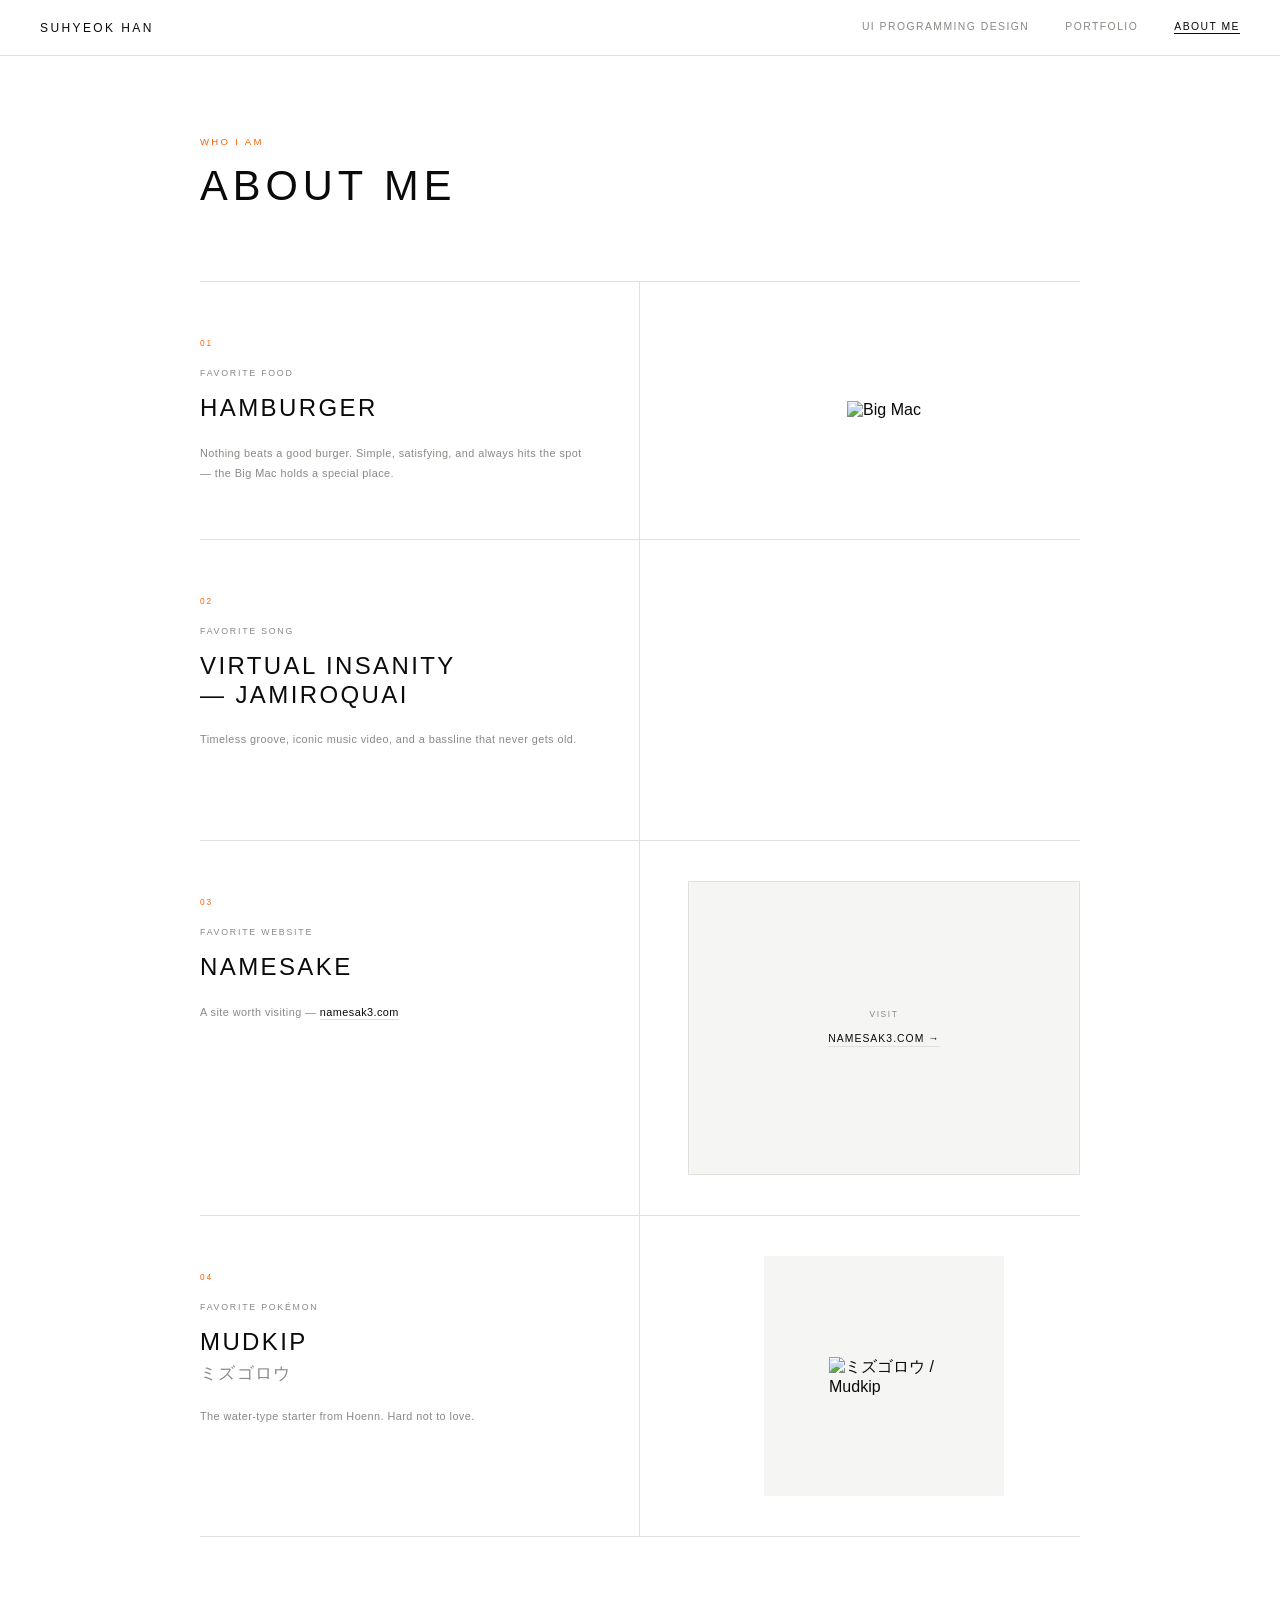
==== about.html @ 00cd0c37 "style change" ====
<!DOCTYPE html>
<html lang="en">
<head>
  <meta charset="UTF-8"/>
  <meta name="viewport" content="width=device-width, initial-scale=1.0"/>
  <title>About Me — Suhyeok Han</title>
  <link rel="stylesheet" href="style.css">
  <style>
    #page { max-width: 960px; }

    /* ── ITEMS ── */
    .about-list {
      border-top: 1px solid var(--border);
    }

    .about-row {
      display: grid;
      grid-template-columns: 1fr 1fr;
      border-bottom: 1px solid var(--border);
    }

    .about-text {
      padding: 56px 48px 56px 0;
      border-right: 1px solid var(--border);
    }

    .about-num {
      font-size: 0.52rem;
      letter-spacing: 0.24em;
      text-transform: uppercase;
      color: var(--accent);
      margin-bottom: 20px;
      display: block;
    }

    .about-category {
      font-size: 0.55rem;
      letter-spacing: 0.2em;
      text-transform: uppercase;
      color: var(--muted);
      margin-bottom: 16px;
    }

    .about-title {
      font-size: clamp(1rem, 2.5vw, 1.5rem);
      font-weight: 300;
      letter-spacing: 0.1em;
      text-transform: uppercase;
      margin-bottom: 20px;
      line-height: 1.2;
    }

    .about-body {
      font-size: 0.68rem;
      font-weight: 300;
      letter-spacing: 0.04em;
      color: var(--muted);
      line-height: 1.85;
    }

    .about-body a {
      color: var(--fg);
      border-bottom: 1px solid var(--border);
      padding-bottom: 1px;
      transition: border-color 0.2s;
    }
    .about-body a:hover { border-color: var(--fg); }

    .about-media {
      padding: 40px 0 40px 48px;
      display: flex;
      align-items: center;
      justify-content: center;
    }

    .about-media img {
      max-width: 100%;
      max-height: 360px;
      object-fit: contain;
      display: block;
    }

    .about-media .yt-wrap {
      width: 100%;
      aspect-ratio: 16/9;
    }
    .about-media .yt-wrap iframe {
      width: 100%; height: 100%; border: none; display: block;
    }

    .about-media .pokemon-wrap {
      background: #f5f5f3;
      width: 100%;
      aspect-ratio: 1/1;
      display: flex;
      align-items: center;
      justify-content: center;
      max-width: 240px;
    }
    .about-media .pokemon-wrap img {
      width: 110px;
      image-rendering: pixelated;
      filter: none;
    }

    .site-link-box {
      width: 100%;
      aspect-ratio: 4/3;
      background: #f5f5f3;
      display: flex;
      flex-direction: column;
      align-items: center;
      justify-content: center;
      gap: 14px;
      border: 1px solid var(--border);
      transition: background 0.2s;
    }
    .site-link-box:hover { background: #ebebea; }
    .site-link-box span {
      font-size: 0.52rem; letter-spacing: 0.2em;
      text-transform: uppercase; color: var(--muted);
    }
    .site-link-box .url {
      font-size: 0.65rem; letter-spacing: 0.1em;
      text-transform: uppercase; color: var(--fg);
      border-bottom: 1px solid var(--border); padding-bottom: 2px;
    }

    @media (max-width: 640px) {
      .about-row { grid-template-columns: 1fr; }
      .about-text { border-right: none; padding: 40px 0; }
      .about-media { padding: 0 0 40px; }
    }
  </style>
</head>
<body>

<header id="site-header">
  <h1>Suhyeok Han</h1>
  <nav>
    <a href="ui-programming-design.html">UI Programming Design</a>
    <a href="portfolio.html">Portfolio</a>
    <a href="about.html" class="active">About Me</a>
  </nav>
</header>

<div id="page">

  <p class="page-eyebrow">Who I am</p>
  <h2 class="page-title">About Me</h2>

  <div class="about-list">

    <!-- 01 Food -->
    <div class="about-row">
      <div class="about-text">
        <span class="about-num">01</span>
        <p class="about-category">Favorite Food</p>
        <h3 class="about-title">Hamburger</h3>
        <p class="about-body">Nothing beats a good burger. Simple, satisfying, and always hits the spot — the Big Mac holds a special place.</p>
      </div>
      <div class="about-media">
        <img
          src="https://s7d1.scene7.com/is/image/mcdonalds/DC_202302_0005-999_BigMac_1564x1564-1?wid=1564&hei=1564&dpr=off"
          alt="Big Mac"
        />
      </div>
    </div>

    <!-- 02 Song -->
    <div class="about-row">
      <div class="about-text">
        <span class="about-num">02</span>
        <p class="about-category">Favorite Song</p>
        <h3 class="about-title">Virtual Insanity<br>— Jamiroquai</h3>
        <p class="about-body">Timeless groove, iconic music video, and a bassline that never gets old.</p>
      </div>
      <div class="about-media">
        <div class="yt-wrap">
          <iframe
            src="https://www.youtube.com/embed/4JkIs37a2JE"
            title="Virtual Insanity — Jamiroquai"
            allow="accelerometer; autoplay; clipboard-write; encrypted-media; gyroscope; picture-in-picture"
            allowfullscreen>
          </iframe>
        </div>
      </div>
    </div>

    <!-- 03 Website -->
    <div class="about-row">
      <div class="about-text">
        <span class="about-num">03</span>
        <p class="about-category">Favorite Website</p>
        <h3 class="about-title">Namesake</h3>
        <p class="about-body">A site worth visiting — <a href="https://namesak3.com" target="_blank" rel="noopener">namesak3.com</a></p>
      </div>
      <div class="about-media">
        <a class="site-link-box" href="https://namesak3.com" target="_blank" rel="noopener">
          <span>Visit</span>
          <span class="url">namesak3.com →</span>
        </a>
      </div>
    </div>

    <!-- 04 Pokémon -->
    <div class="about-row">
      <div class="about-text">
        <span class="about-num">04</span>
        <p class="about-category">Favorite Pokémon</p>
        <h3 class="about-title">Mudkip<br><span style="font-size:0.7em;color:var(--muted);letter-spacing:0.08em;">ミズゴロウ</span></h3>
        <p class="about-body">The water-type starter from Hoenn. Hard not to love.</p>
      </div>
      <div class="about-media">
        <div class="pokemon-wrap">
          <img
            src="https://archives.bulbagarden.net/media/upload/8/8c/Spr_3e_258.png"
            alt="ミズゴロウ / Mudkip"
          />
        </div>
      </div>
    </div>

  </div><!-- /.about-list -->

</div>

<script src="main.js"></script>
</body>
</html>
---- style.css ----
/* ═══════════════════════════════════════
   Suhyeok Han — Global Stylesheet
   Style ref: Ann Demeulemeester
   ═══════════════════════════════════════ */

*, *::before, *::after { box-sizing: border-box; margin: 0; padding: 0; }

:root {
  --bg:       #ffffff;
  --fg:       #0a0a0a;
  --muted:    #888884;
  --accent:   #ff6000;
  --border:   #e0e0dd;
  --nav-h:    56px;
  --font:     Helvetica Neue, Helvetica, Arial, sans-serif;
  --max-w:    1320px;
}

html, body {
  background: var(--bg);
  color: var(--fg);
  font-family: var(--font);
  font-weight: 300;
  -webkit-font-smoothing: antialiased;
  min-height: 100%;
}

a { color: inherit; text-decoration: none; }

img { display: block; max-width: 100%; }

/* ── HEADER ── */
#site-header {
  position: fixed;
  top: 0; left: 0; right: 0;
  height: var(--nav-h);
  z-index: 200;
  background: var(--bg);
  border-bottom: 1px solid var(--border);
  display: flex;
  align-items: center;
  justify-content: space-between;
  padding: 0 40px;
}

#site-header h1 {
  font-size: 0.75rem;
  font-weight: 400;
  letter-spacing: 0.2em;
  text-transform: uppercase;
  color: var(--fg);
  white-space: nowrap;
}

/* no accent color on title */

nav {
  display: flex;
  align-items: center;
  gap: 36px;
}

nav a {
  font-size: 0.65rem;
  font-weight: 300;
  letter-spacing: 0.14em;
  text-transform: uppercase;
  color: var(--muted);
  position: relative;
  padding-bottom: 2px;
  transition: color 0.2s;
}

nav a::after {
  content: '';
  position: absolute;
  bottom: 0; left: 0; right: 0;
  height: 1px;
  background: var(--fg);
  transform: scaleX(0);
  transform-origin: left;
  transition: transform 0.22s;
}

nav a:hover       { color: var(--fg); }
nav a:hover::after { transform: scaleX(1); }
nav a.active      { color: var(--fg); }
nav a.active::after { transform: scaleX(1); }

/* ── PAGE WRAPPER ── */
#page {
  padding-top: calc(var(--nav-h) + 80px);
  padding-bottom: 120px;
  max-width: var(--max-w);
  margin: 0 auto;
  padding-left: 40px;
  padding-right: 40px;
  animation: fadeIn 0.5s ease both;
}

@keyframes fadeIn {
  from { opacity: 0; }
  to   { opacity: 1; }
}

/* ── PAGE HEADING ── */
.page-eyebrow {
  font-size: 0.6rem;
  font-weight: 300;
  letter-spacing: 0.24em;
  text-transform: uppercase;
  color: var(--accent);
  margin-bottom: 16px;
}

.page-title {
  font-size: clamp(1.6rem, 3.5vw, 2.6rem);
  font-weight: 300;
  letter-spacing: 0.12em;
  text-transform: uppercase;
  color: var(--fg);
  margin-bottom: 72px;
  line-height: 1.1;
}

/* ── SECTION LABEL ── */
.section-label {
  font-size: 0.58rem;
  font-weight: 400;
  letter-spacing: 0.22em;
  text-transform: uppercase;
  color: var(--muted);
  margin-bottom: 24px;
  padding-bottom: 12px;
  border-bottom: 1px solid var(--border);
}

/* ── CARD GRID ── */
.card-grid {
  display: grid;
  grid-template-columns: repeat(3, 1fr);
  gap: 1px;
  background: var(--border);
  border: 1px solid var(--border);
}

.card {
  background: var(--bg);
  text-decoration: none;
  color: var(--fg);
  display: flex;
  flex-direction: column;
  padding: 36px 28px 28px;
  position: relative;
  transition: background 0.2s;
}

.card:hover { background: #f9f9f7; }

.card-icon {
  width: 36px; height: 36px;
  display: flex;
  align-items: center;
  justify-content: center;
  margin-bottom: 24px;
}
.card-icon svg {
  width: 20px; height: 20px;
  stroke: var(--fg);
  fill: none;
  stroke-width: 1;
  stroke-linecap: round;
  stroke-linejoin: round;
}

.card-tag {
  font-size: 0.5rem;
  letter-spacing: 0.24em;
  text-transform: uppercase;
  color: var(--accent);
  margin-bottom: 8px;
}

.card-title {
  font-size: 0.75rem;
  font-weight: 400;
  letter-spacing: 0.16em;
  text-transform: uppercase;
  margin-bottom: 12px;
  color: var(--fg);
}

.card-desc {
  font-size: 0.65rem;
  font-weight: 300;
  letter-spacing: 0.04em;
  color: var(--muted);
  line-height: 1.75;
  flex: 1;
}

.card-arrow {
  margin-top: 24px;
  font-size: 0.52rem;
  letter-spacing: 0.18em;
  text-transform: uppercase;
  color: var(--muted);
  display: flex;
  align-items: center;
  gap: 6px;
  transition: color 0.2s;
}
.card:hover .card-arrow { color: var(--fg); }
.card-arrow svg {
  width: 12px; height: 12px;
  stroke: currentColor; fill: none;
  stroke-width: 1.5;
  transition: transform 0.2s;
}
.card:hover .card-arrow svg { transform: translateX(4px); }

.work-section { margin-bottom: 64px; }

/* ── BREADCRUMB ── */
.breadcrumb {
  font-size: 0.55rem;
  letter-spacing: 0.16em;
  text-transform: uppercase;
  color: var(--muted);
  margin-bottom: 48px;
  display: flex;
  align-items: center;
  gap: 10px;
}
.breadcrumb a:hover { color: var(--fg); }
.breadcrumb .sep { opacity: 0.4; font-size: 0.6rem; }
.breadcrumb .current { color: var(--fg); }

/* ── BOTTOM PAGE NAV (work pages) ── */
.page-nav {
  position: fixed;
  bottom: 0; left: 0; right: 0;
  height: 52px;
  background: var(--bg);
  border-top: 1px solid var(--border);
  display: flex;
  align-items: center;
  justify-content: center;
  gap: 0;
  z-index: 100;
}

.page-nav-item {
  display: flex;
  flex-direction: column;
  align-items: center;
  gap: 3px;
  padding: 6px 20px;
  border-right: 1px solid var(--border);
  text-decoration: none;
  color: var(--muted);
  font-size: 0.46rem;
  letter-spacing: 0.18em;
  text-transform: uppercase;
  transition: color 0.2s, background 0.2s;
}
.page-nav-item:first-child { border-left: 1px solid var(--border); }

.page-nav-item svg {
  width: 14px; height: 14px;
  stroke: currentColor; fill: none;
  stroke-width: 1.2;
  stroke-linecap: round;
  stroke-linejoin: round;
}

.page-nav-item:hover { color: var(--fg); background: #f5f5f3; }
.page-nav-item.current { color: var(--fg); }
.page-nav-item.current::before {
  content: '';
  position: absolute;
  top: 0; left: 0; right: 0;
  height: 1px;
  background: var(--accent);
}
.page-nav-item { position: relative; }

.nav-divider {
  width: 1px; height: 100%;
  background: var(--border);
}

/* ── RESPONSIVE ── */
@media (max-width: 768px) {
  #site-header { padding: 0 20px; }
  #page { padding-left: 20px; padding-right: 20px; }
  .card-grid { grid-template-columns: 1fr 1fr; }
  nav { gap: 20px; }
}
@media (max-width: 480px) {
  .card-grid { grid-template-columns: 1fr; }
  nav { gap: 14px; }
}
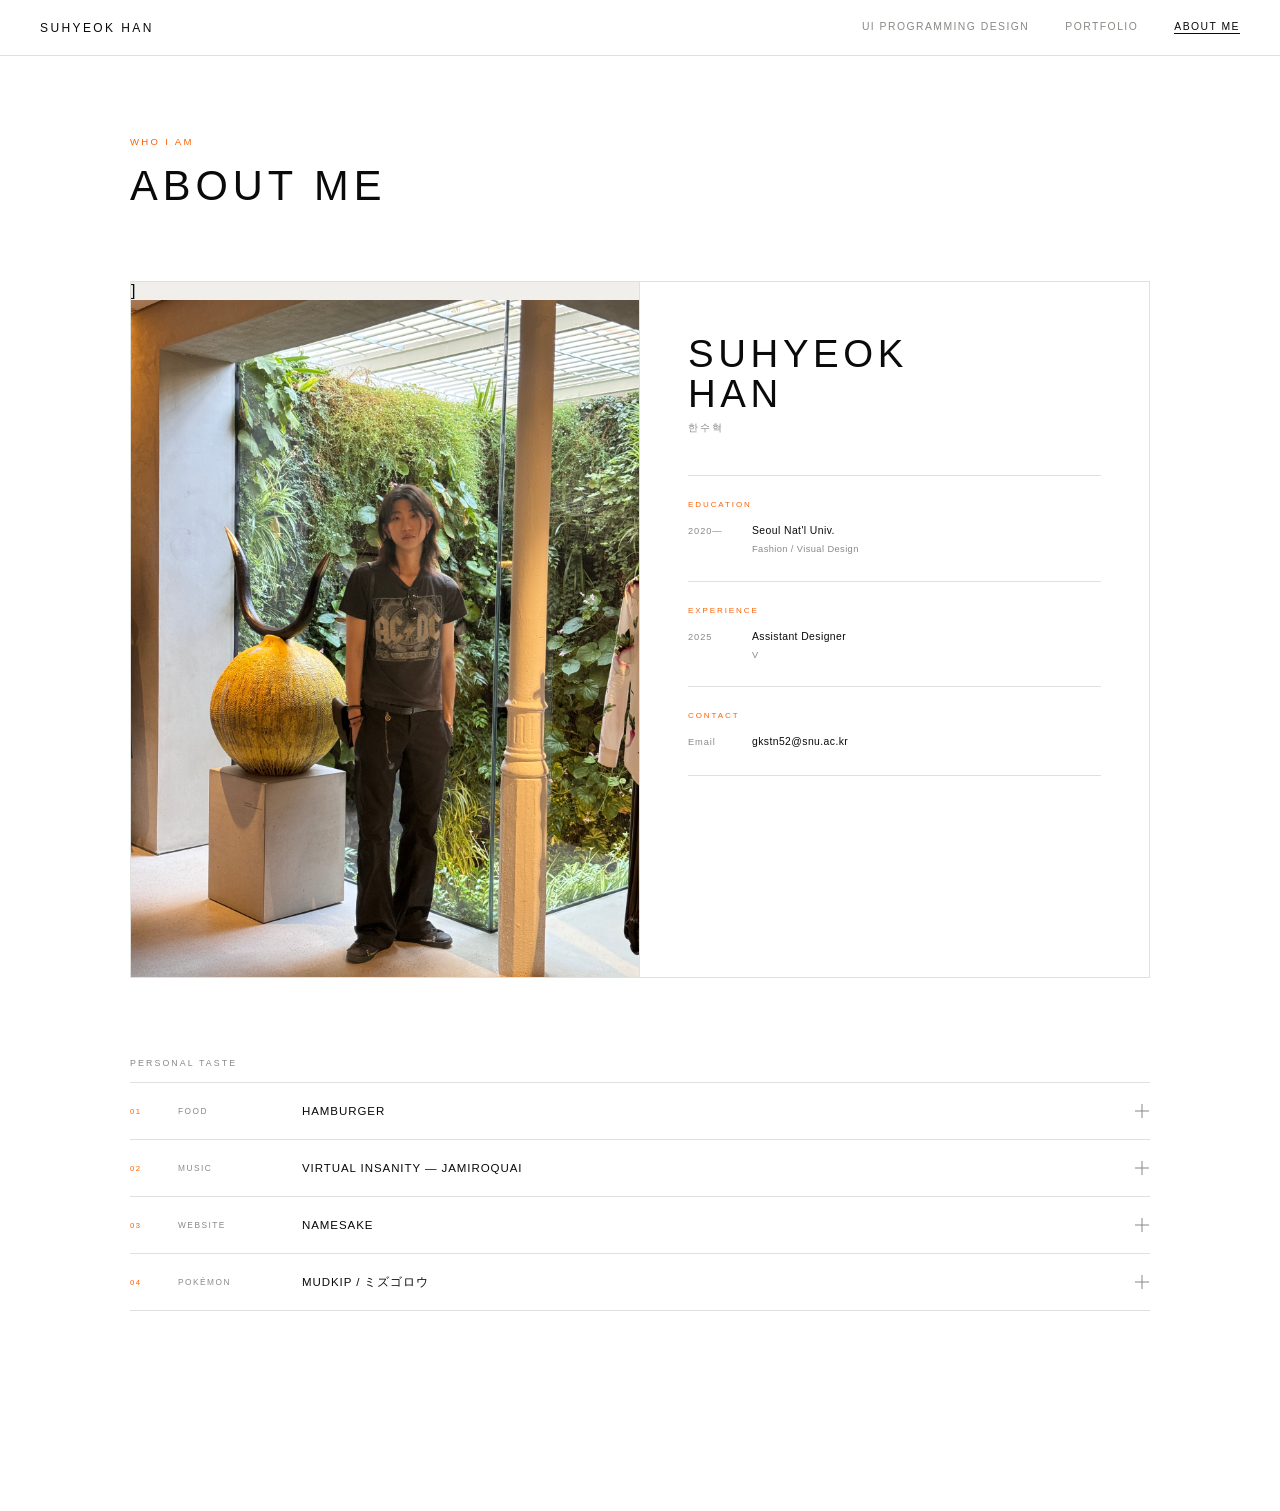
==== commit 2ab9a630: "Update about.html" ====
--- a/about.html
+++ b/about.html
@@ -6,137 +6,303 @@
   <title>About Me — Suhyeok Han</title>
   <link rel="stylesheet" href="style.css">
   <style>
-    #page { max-width: 960px; }
-
-    /* ── ITEMS ── */
-    .about-list {
-      border-top: 1px solid var(--border);
-    }
-
-    .about-row {
+    #page { max-width: 1100px; }
+
+    /* ══════════════════════════════
+       TOP SECTION — Photo + Info
+    ══════════════════════════════ */
+    .about-top {
       display: grid;
       grid-template-columns: 1fr 1fr;
+      gap: 0;
+      border: 1px solid var(--border);
+      margin-bottom: 80px;
+    }
+
+    /* ── LEFT: Single photo ── */
+    .photo-grid {
+      overflow: hidden;
+      background: #f0efec;
+      border-right: 1px solid var(--border);
+      min-height: 420px;
+    }
+    .photo-grid img {
+      width: 100%; height: 100%;
+      object-fit: cover; display: block;
+      transition: transform 0.5s cubic-bezier(.25,.46,.45,.94);
+    }
+    .photo-grid:hover img { transform: scale(1.02); }
+    .photo-grid .img-ph {
+      width: 100%; height: 100%; min-height: 420px;
+      display: flex; align-items: center; justify-content: center;
+    }
+    .photo-grid .img-ph span {
+      font-size: 0.48rem; letter-spacing: 0.2em;
+      text-transform: uppercase; color: #bbb;
+    }
+
+    /* ── RIGHT: Info ── */
+    .about-info {
+      padding: 52px 48px;
+      display: flex;
+      flex-direction: column;
+      gap: 0;
+    }
+
+    .info-name {
+      font-size: clamp(1.6rem, 3vw, 2.4rem);
+      font-weight: 300;
+      letter-spacing: 0.12em;
+      text-transform: uppercase;
+      line-height: 1.05;
+      margin-bottom: 8px;
+    }
+
+    .info-subname {
+      font-size: 0.6rem;
+      letter-spacing: 0.2em;
+      text-transform: uppercase;
+      color: var(--muted);
+      margin-bottom: 40px;
+    }
+
+    .info-block {
+      padding: 24px 0;
+      border-top: 1px solid var(--border);
+    }
+    .info-block:last-child {
       border-bottom: 1px solid var(--border);
     }
 
-    .about-text {
-      padding: 56px 48px 56px 0;
-      border-right: 1px solid var(--border);
-    }
-
-    .about-num {
+    .info-block-label {
+      font-size: 0.5rem;
+      letter-spacing: 0.24em;
+      text-transform: uppercase;
+      color: var(--accent);
+      margin-bottom: 14px;
+    }
+
+    .info-row {
+      display: flex;
+      gap: 16px;
+      margin-bottom: 10px;
+      align-items: baseline;
+    }
+    .info-row:last-child { margin-bottom: 0; }
+
+    .info-year {
+      font-size: 0.58rem;
+      letter-spacing: 0.1em;
+      color: var(--muted);
+      font-weight: 300;
+      min-width: 48px;
+      flex-shrink: 0;
+    }
+
+    .info-detail {
+      font-size: 0.65rem;
+      letter-spacing: 0.04em;
+      font-weight: 300;
+      color: var(--fg);
+      line-height: 1.6;
+    }
+
+    .info-detail .sub {
+      display: block;
+      font-size: 0.58rem;
+      color: var(--muted);
+      margin-top: 2px;
+    }
+
+    /* ══════════════════════════════
+       PERSONAL TASTE — Accordion
+    ══════════════════════════════ */
+    .taste-section {
+      margin-bottom: 80px;
+    }
+
+    .taste-heading {
+      font-size: 0.55rem;
+      letter-spacing: 0.24em;
+      text-transform: uppercase;
+      color: var(--muted);
+      margin-bottom: 0;
+      padding-bottom: 14px;
+      border-bottom: 1px solid var(--border);
+    }
+
+    .taste-item {
+      border-bottom: 1px solid var(--border);
+    }
+
+    .taste-trigger {
+      width: 100%;
+      display: flex;
+      align-items: center;
+      justify-content: space-between;
+      padding: 20px 0;
+      cursor: pointer;
+      background: none;
+      border: none;
+      font-family: var(--font);
+      text-align: left;
+      gap: 16px;
+      transition: background 0.15s;
+    }
+    .taste-trigger:hover .taste-trigger-label { color: var(--fg); }
+
+    .taste-trigger-left {
+      display: flex;
+      align-items: center;
+      gap: 24px;
+    }
+
+    .taste-num {
+      font-size: 0.48rem;
+      letter-spacing: 0.2em;
+      text-transform: uppercase;
+      color: var(--accent);
+      min-width: 24px;
+    }
+
+    .taste-category {
       font-size: 0.52rem;
-      letter-spacing: 0.24em;
-      text-transform: uppercase;
-      color: var(--accent);
-      margin-bottom: 20px;
-      display: block;
-    }
-
-    .about-category {
-      font-size: 0.55rem;
-      letter-spacing: 0.2em;
-      text-transform: uppercase;
-      color: var(--muted);
-      margin-bottom: 16px;
-    }
-
-    .about-title {
-      font-size: clamp(1rem, 2.5vw, 1.5rem);
+      letter-spacing: 0.18em;
+      text-transform: uppercase;
+      color: var(--muted);
+      min-width: 100px;
+    }
+
+    .taste-trigger-label {
+      font-size: 0.72rem;
       font-weight: 300;
-      letter-spacing: 0.1em;
-      text-transform: uppercase;
-      margin-bottom: 20px;
-      line-height: 1.2;
-    }
-
-    .about-body {
-      font-size: 0.68rem;
+      letter-spacing: 0.08em;
+      text-transform: uppercase;
+      color: var(--fg);
+      transition: color 0.2s;
+    }
+
+    .taste-icon {
+      width: 16px; height: 16px;
+      position: relative;
+      flex-shrink: 0;
+    }
+    .taste-icon::before,
+    .taste-icon::after {
+      content: '';
+      position: absolute;
+      background: var(--muted);
+      transition: transform 0.3s ease, opacity 0.3s ease;
+    }
+    .taste-icon::before { /* horizontal */
+      width: 14px; height: 1px;
+      top: 50%; left: 1px;
+      transform: translateY(-50%);
+    }
+    .taste-icon::after { /* vertical */
+      width: 1px; height: 14px;
+      left: 50%; top: 1px;
+      transform: translateX(-50%);
+    }
+    .taste-item.open .taste-icon::after {
+      transform: translateX(-50%) rotate(90deg);
+      opacity: 0;
+    }
+
+    /* Accordion body */
+    .taste-body {
+      display: grid;
+      grid-template-rows: 0fr;
+      transition: grid-template-rows 0.35s ease;
+    }
+    .taste-item.open .taste-body {
+      grid-template-rows: 1fr;
+    }
+    .taste-body-inner {
+      overflow: hidden;
+    }
+
+    .taste-content {
+      display: grid;
+      grid-template-columns: 1fr 1fr;
+      gap: 40px;
+      padding: 8px 0 40px 48px;
+      align-items: center;
+    }
+
+    .taste-text {
+      font-size: 0.65rem;
       font-weight: 300;
       letter-spacing: 0.04em;
       color: var(--muted);
       line-height: 1.85;
     }
-
-    .about-body a {
+    .taste-text a {
       color: var(--fg);
       border-bottom: 1px solid var(--border);
       padding-bottom: 1px;
       transition: border-color 0.2s;
     }
-    .about-body a:hover { border-color: var(--fg); }
-
-    .about-media {
-      padding: 40px 0 40px 48px;
+    .taste-text a:hover { border-color: var(--fg); }
+
+    .taste-media {
       display: flex;
       align-items: center;
       justify-content: center;
     }
-
-    .about-media img {
+    .taste-media img {
       max-width: 100%;
-      max-height: 360px;
+      max-height: 240px;
       object-fit: contain;
       display: block;
     }
-
-    .about-media .yt-wrap {
-      width: 100%;
-      aspect-ratio: 16/9;
-    }
-    .about-media .yt-wrap iframe {
+    .taste-media .yt-wrap {
+      width: 100%; aspect-ratio: 16/9;
+    }
+    .taste-media .yt-wrap iframe {
       width: 100%; height: 100%; border: none; display: block;
     }
-
-    .about-media .pokemon-wrap {
+    .taste-media .pokemon-wrap {
       background: #f5f5f3;
-      width: 100%;
-      aspect-ratio: 1/1;
-      display: flex;
-      align-items: center;
-      justify-content: center;
-      max-width: 240px;
-    }
-    .about-media .pokemon-wrap img {
-      width: 110px;
+      width: 180px; height: 180px;
+      display: flex; align-items: center; justify-content: center;
+    }
+    .taste-media .pokemon-wrap img {
+      width: 90px;
       image-rendering: pixelated;
-      filter: none;
-    }
-
-    .site-link-box {
-      width: 100%;
-      aspect-ratio: 4/3;
+    }
+    .taste-media .site-box {
+      width: 100%; aspect-ratio: 3/2;
       background: #f5f5f3;
-      display: flex;
-      flex-direction: column;
-      align-items: center;
-      justify-content: center;
-      gap: 14px;
       border: 1px solid var(--border);
+      display: flex; flex-direction: column;
+      align-items: center; justify-content: center; gap: 10px;
       transition: background 0.2s;
     }
-    .site-link-box:hover { background: #ebebea; }
-    .site-link-box span {
-      font-size: 0.52rem; letter-spacing: 0.2em;
+    .taste-media .site-box:hover { background: #ebebea; }
+    .taste-media .site-box span {
+      font-size: 0.52rem; letter-spacing: 0.18em;
       text-transform: uppercase; color: var(--muted);
     }
-    .site-link-box .url {
-      font-size: 0.65rem; letter-spacing: 0.1em;
+    .taste-media .site-box .url {
+      font-size: 0.62rem; letter-spacing: 0.1em;
       text-transform: uppercase; color: var(--fg);
       border-bottom: 1px solid var(--border); padding-bottom: 2px;
     }
 
-    @media (max-width: 640px) {
-      .about-row { grid-template-columns: 1fr; }
-      .about-text { border-right: none; padding: 40px 0; }
-      .about-media { padding: 0 0 40px; }
+    @media (max-width: 768px) {
+      .about-top { grid-template-columns: 1fr; }
+      .photo-grid { border-right: none; border-bottom: 1px solid var(--border); }
+      .taste-content { grid-template-columns: 1fr; padding-left: 0; }
+      .taste-trigger-left { gap: 14px; }
+      .taste-category { display: none; }
     }
   </style>
 </head>
 <body>
 
 <header id="site-header">
-  <h1>Suhyeok Han</h1>
+  <h1><a href="index.html">Suhyeok Han</a></h1>
   <nav>
     <a href="ui-programming-design.html">UI Programming Design</a>
     <a href="portfolio.html">Portfolio</a>
@@ -149,82 +315,179 @@
   <p class="page-eyebrow">Who I am</p>
   <h2 class="page-title">About Me</h2>
 
-  <div class="about-list">
-
-    <!-- 01 Food -->
-    <div class="about-row">
-      <div class="about-text">
-        <span class="about-num">01</span>
-        <p class="about-category">Favorite Food</p>
-        <h3 class="about-title">Hamburger</h3>
-        <p class="about-body">Nothing beats a good burger. Simple, satisfying, and always hits the spot — the Big Mac holds a special place.</p>
-      </div>
-      <div class="about-media">
-        <img
-          src="https://s7d1.scene7.com/is/image/mcdonalds/DC_202302_0005-999_BigMac_1564x1564-1?wid=1564&hei=1564&dpr=off"
-          alt="Big Mac"
-        />
-      </div>
-    </div>
-
-    <!-- 02 Song -->
-    <div class="about-row">
-      <div class="about-text">
-        <span class="about-num">02</span>
-        <p class="about-category">Favorite Song</p>
-        <h3 class="about-title">Virtual Insanity<br>— Jamiroquai</h3>
-        <p class="about-body">Timeless groove, iconic music video, and a bassline that never gets old.</p>
-      </div>
-      <div class="about-media">
-        <div class="yt-wrap">
-          <iframe
-            src="https://www.youtube.com/embed/4JkIs37a2JE"
-            title="Virtual Insanity — Jamiroquai"
-            allow="accelerometer; autoplay; clipboard-write; encrypted-media; gyroscope; picture-in-picture"
-            allowfullscreen>
-          </iframe>
-        </div>
-      </div>
-    </div>
-
-    <!-- 03 Website -->
-    <div class="about-row">
-      <div class="about-text">
-        <span class="about-num">03</span>
-        <p class="about-category">Favorite Website</p>
-        <h3 class="about-title">Namesake</h3>
-        <p class="about-body">A site worth visiting — <a href="https://namesak3.com" target="_blank" rel="noopener">namesak3.com</a></p>
-      </div>
-      <div class="about-media">
-        <a class="site-link-box" href="https://namesak3.com" target="_blank" rel="noopener">
-          <span>Visit</span>
-          <span class="url">namesak3.com →</span>
-        </a>
-      </div>
-    </div>
-
-    <!-- 04 Pokémon -->
-    <div class="about-row">
-      <div class="about-text">
-        <span class="about-num">04</span>
-        <p class="about-category">Favorite Pokémon</p>
-        <h3 class="about-title">Mudkip<br><span style="font-size:0.7em;color:var(--muted);letter-spacing:0.08em;">ミズゴロウ</span></h3>
-        <p class="about-body">The water-type starter from Hoenn. Hard not to love.</p>
-      </div>
-      <div class="about-media">
-        <div class="pokemon-wrap">
-          <img
-            src="https://archives.bulbagarden.net/media/upload/8/8c/Spr_3e_258.png"
-            alt="ミズゴロウ / Mudkip"
-          />
-        </div>
-      </div>
-    </div>
-
-  </div><!-- /.about-list -->
+  <!-- ── TOP: Photo grid + Info ── -->
+  <div class="about-top">
+
+    <!-- LEFT: Single photo -->
+    <div class="photo-grid">
+]<img src="images/Profile.JPG" alt="Suhyeok Han">
+    </div>
+
+    <!-- RIGHT: Info -->
+    <div class="about-info">
+      <h2 class="info-name">Suhyeok<br>Han</h2>
+      <p class="info-subname">한수혁</p>
+
+      <div class="info-block">
+        <p class="info-block-label">Education</p>
+        <div class="info-row">
+          <span class="info-year">2020—</span>
+          <span class="info-detail">
+            Seoul Nat'l Univ.
+            <span class="sub">Fashion / Visual Design</span>
+          </span>
+        </div>
+      </div>
+
+      <div class="info-block">
+        <p class="info-block-label">Experience</p>
+        <div class="info-row">
+          <span class="info-year">2025</span>
+          <span class="info-detail">
+            Assistant Designer
+            <span class="sub">V</span>
+          </span>
+        </div>
+      </div>
+
+      <div class="info-block">
+        <p class="info-block-label">Contact</p>
+        <div class="info-row">
+          <span class="info-year">Email</span>
+          <span class="info-detail">gkstn52@snu.ac.kr</span>
+        </div>
+      </div>
+
+    </div>
+  </div>
+
+  <!-- ── PERSONAL TASTE: Accordion ── -->
+  <div class="taste-section">
+    <p class="taste-heading">Personal Taste</p>
+
+    <!-- Item 01 — Food -->
+    <div class="taste-item">
+      <button class="taste-trigger" onclick="toggleTaste(this)">
+        <div class="taste-trigger-left">
+          <span class="taste-num">01</span>
+          <span class="taste-category">Food</span>
+          <span class="taste-trigger-label">Hamburger</span>
+        </div>
+        <span class="taste-icon"></span>
+      </button>
+      <div class="taste-body">
+        <div class="taste-body-inner">
+          <div class="taste-content">
+            <p class="taste-text">Nothing beats a good burger. Simple, satisfying, and always hits the spot — the Big Mac holds a special place.</p>
+            <div class="taste-media">
+              <img
+                src="https://s7d1.scene7.com/is/image/mcdonalds/DC_202302_0005-999_BigMac_1564x1564-1?wid=1564&hei=1564&dpr=off"
+                alt="Big Mac"
+              />
+            </div>
+          </div>
+        </div>
+      </div>
+    </div>
+
+    <!-- Item 02 — Music -->
+    <div class="taste-item">
+      <button class="taste-trigger" onclick="toggleTaste(this)">
+        <div class="taste-trigger-left">
+          <span class="taste-num">02</span>
+          <span class="taste-category">Music</span>
+          <span class="taste-trigger-label">Virtual Insanity — Jamiroquai</span>
+        </div>
+        <span class="taste-icon"></span>
+      </button>
+      <div class="taste-body">
+        <div class="taste-body-inner">
+          <div class="taste-content">
+            <p class="taste-text">Timeless groove, iconic music video, and a bassline that never gets old.</p>
+            <div class="taste-media">
+              <div class="yt-wrap">
+                <iframe
+                  src="https://www.youtube.com/embed/4JkIs37a2JE"
+                  title="Virtual Insanity"
+                  allow="accelerometer; autoplay; clipboard-write; encrypted-media; gyroscope; picture-in-picture"
+                  allowfullscreen>
+                </iframe>
+              </div>
+            </div>
+          </div>
+        </div>
+      </div>
+    </div>
+
+    <!-- Item 03 — Website -->
+    <div class="taste-item">
+      <button class="taste-trigger" onclick="toggleTaste(this)">
+        <div class="taste-trigger-left">
+          <span class="taste-num">03</span>
+          <span class="taste-category">Website</span>
+          <span class="taste-trigger-label">Namesake</span>
+        </div>
+        <span class="taste-icon"></span>
+      </button>
+      <div class="taste-body">
+        <div class="taste-body-inner">
+          <div class="taste-content">
+            <p class="taste-text">A site worth visiting — <a href="https://namesak3.com" target="_blank" rel="noopener">namesak3.com</a></p>
+            <div class="taste-media">
+              <a class="site-box" href="https://namesak3.com" target="_blank" rel="noopener">
+                <span>Visit</span>
+                <span class="url">namesak3.com →</span>
+              </a>
+            </div>
+          </div>
+        </div>
+      </div>
+    </div>
+
+    <!-- Item 04 — Pokémon -->
+    <div class="taste-item">
+      <button class="taste-trigger" onclick="toggleTaste(this)">
+        <div class="taste-trigger-left">
+          <span class="taste-num">04</span>
+          <span class="taste-category">Pokémon</span>
+          <span class="taste-trigger-label">Mudkip / ミズゴロウ</span>
+        </div>
+        <span class="taste-icon"></span>
+      </button>
+      <div class="taste-body">
+        <div class="taste-body-inner">
+          <div class="taste-content">
+            <p class="taste-text">The water-type starter from Hoenn. Hard not to love.</p>
+            <div class="taste-media">
+              <div class="pokemon-wrap">
+                <img
+                  src="https://archives.bulbagarden.net/media/upload/8/8c/Spr_3e_258.png"
+                  alt="ミズゴロウ"
+                />
+              </div>
+            </div>
+          </div>
+        </div>
+      </div>
+    </div>
+
+  </div><!-- /.taste-section -->
 
 </div>
 
 <script src="main.js"></script>
+<script>
+  function toggleTaste(btn) {
+    const item = btn.closest('.taste-item');
+    const isOpen = item.classList.contains('open');
+
+    // 다른 열린 항목 닫기 (선택사항 — 하나만 열리게 하려면 유지, 여러 개 동시에 열리게 하려면 아래 3줄 삭제)
+    document.querySelectorAll('.taste-item.open').forEach(el => {
+      if (el !== item) el.classList.remove('open');
+    });
+
+    item.classList.toggle('open', !isOpen);
+  }
+</script>
 </body>
 </html>
--- a/style.css
+++ b/style.css
@@ -301,3 +301,12 @@
   .card-grid { grid-template-columns: 1fr; }
   nav { gap: 14px; }
 }
+
+#site-header h1 a {
+  color: inherit;
+  text-decoration: none;
+}
+#site-header h1 a:hover {
+  opacity: 0.6;
+  transition: opacity 0.2s;
+}
